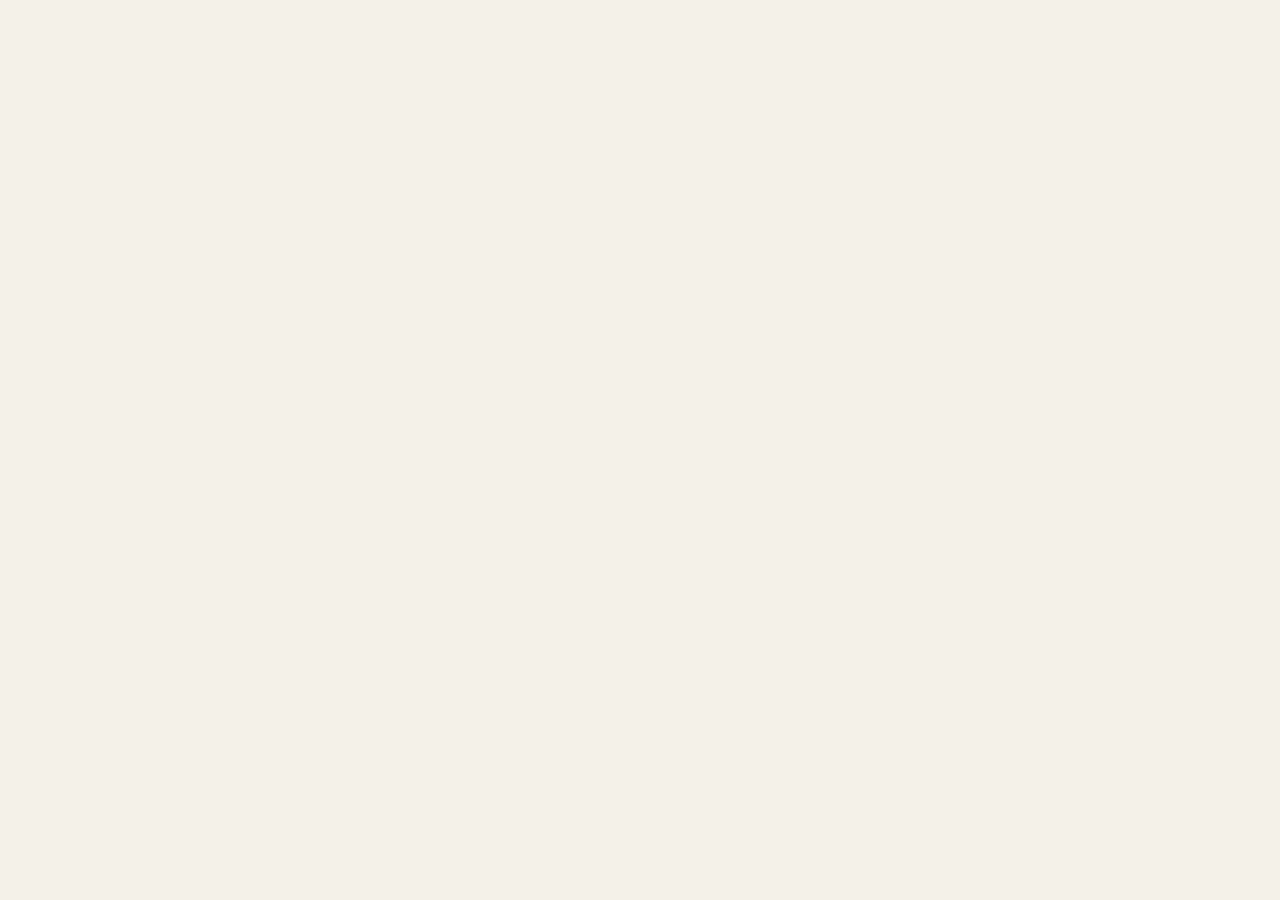
==== index.html @ 122325ab "Foresee demo: deployable static site (web + mobile) Built from the Claude Design handoff bundle. Pro" ====
<!DOCTYPE html>
<html lang="zh" data-theme="royal-light">
<head>
<meta charset="UTF-8">
<meta name="viewport" content="width=device-width, initial-scale=1.0">
<title>Foresee — Predict · Talent · Live</title>
<link rel="preconnect" href="https://fonts.googleapis.com">
<link rel="preconnect" href="https://fonts.gstatic.com" crossorigin>
<link href="https://fonts.googleapis.com/css2?family=DM+Serif+Display:ital@0;1&family=Schibsted+Grotesk:wght@400;500;600;700;800;900&family=DM+Mono:wght@400;500&family=Noto+Sans+SC:wght@400;500;700;900&family=Noto+Serif+SC:wght@600;700&display=swap" rel="stylesheet">
<link rel="stylesheet" href="assets/foresee.css">
<link rel="stylesheet" href="assets/royal.css">
<link rel="stylesheet" href="assets/web.css">
<style>
  html,body{margin:0}
  body{background:var(--bg);min-height:100vh}
  #root{min-height:100vh}
</style>
</head>
<body>
<div id="root"></div>

<script src="image-slot.js"></script>
<script src="https://unpkg.com/react@18.3.1/umd/react.production.min.js" crossorigin="anonymous"></script>
<script src="https://unpkg.com/react-dom@18.3.1/umd/react-dom.production.min.js" crossorigin="anonymous"></script>
<script src="https://unpkg.com/@babel/standalone@7.29.0/babel.min.js" integrity="sha384-m08KidiNqLdpJqLq95G/LEi8Qvjl/xUYll3QILypMoQ65QorJ9Lvtp2RXYGBFj1y" crossorigin="anonymous"></script>

<script type="text/babel" src="assets/data.jsx"></script>
<script type="text/babel" src="web/web-parts.jsx?v=2"></script>
<script type="text/babel" src="web/web-app.jsx?v=2"></script>
</body>
</html>
---- assets/foresee.css ----
/* ============================================================
   FORESEE — shared design tokens & base components
   Dark = "Terminal" (warm black + amber gold + mono numerals)
   Light = "Daylight" (warm white + tangerine + big rounded type)
   ============================================================ */

:root{
  --font-ui:"Schibsted Grotesk","Noto Sans SC",-apple-system,system-ui,sans-serif;
  --font-mono:"DM Mono","Schibsted Grotesk",ui-monospace,monospace;
}

[data-theme="dark"]{
  --bg:#0C0C0E; --bg-2:#101013; --surface:#161619; --surface-2:#1D1D21; --surface-3:#26262B;
  --border:rgba(255,255,255,.08); --border-2:rgba(255,255,255,.15);
  --text:#ECECEA; --text-2:#9A9AA2; --text-3:#65656D;
  --brand:#F5A623; --brand-2:#FFB938; --brand-ink:#1A1206;
  --yes:#16C784; --yes-soft:rgba(22,199,132,.14); --yes-line:rgba(22,199,132,.42); --yes-ink:#04150D;
  --no:#FF3B47;  --no-soft:rgba(255,59,71,.13);   --no-line:rgba(255,59,71,.42);  --no-ink:#fff;
  --warn:#F5A623; --warn-soft:rgba(245,166,35,.14);
  --shadow:0 18px 50px -18px rgba(0,0,0,.7);
  --shadow-sm:0 6px 20px -8px rgba(0,0,0,.6);
  --glass:rgba(16,16,19,.72);
  --pos:#16C784; --neg:#FF3B47;
}
[data-theme="light"]{
  --bg:#F4F2EE; --bg-2:#EDEAE3; --surface:#FFFFFF; --surface-2:#F7F5F1; --surface-3:#EDE9E2;
  --border:rgba(20,20,28,.10); --border-2:rgba(20,20,28,.17);
  --text:#16171B; --text-2:#5B5D66; --text-3:#9296A0;
  --brand:#F0480B; --brand-2:#FF5C28; --brand-ink:#FFFFFF;
  --yes:#0E9F6A; --yes-soft:rgba(14,159,106,.10); --yes-line:rgba(14,159,106,.40); --yes-ink:#04150D;
  --no:#E5342B;  --no-soft:rgba(229,52,43,.085);  --no-line:rgba(229,52,43,.40);  --no-ink:#fff;
  --warn:#C2710C; --warn-soft:rgba(194,113,12,.12);
  --shadow:0 18px 46px -20px rgba(40,30,20,.30);
  --shadow-sm:0 8px 22px -12px rgba(40,30,20,.20);
  --glass:rgba(244,242,238,.78);
  --pos:#0E9F6A; --neg:#E5342B;
}

*{box-sizing:border-box;margin:0;padding:0}
.f-root{font-family:var(--font-ui);background:var(--bg);color:var(--text);
  -webkit-font-smoothing:antialiased;line-height:1.45;
  transition:background .35s ease,color .35s ease}
.tnum{font-variant-numeric:tabular-nums}
.mono{font-family:var(--font-mono);font-variant-numeric:tabular-nums;letter-spacing:-.01em}

/* scrollbars */
.f-scroll::-webkit-scrollbar{width:8px;height:8px}
.f-scroll::-webkit-scrollbar-thumb{background:var(--border-2);border-radius:8px}
.f-scroll::-webkit-scrollbar-track{background:transparent}

/* ---- category pill ---- */
.cat{display:inline-flex;align-items:center;gap:5px;font-size:11px;font-weight:700;
  letter-spacing:.05em;text-transform:uppercase;padding:4px 10px;border-radius:999px;
  color:var(--brand);background:color-mix(in srgb,var(--brand) 13%,transparent);white-space:nowrap}
.cat .dot{width:5px;height:5px;border-radius:50%;background:currentColor}

/* ---- YES / NO pills ---- */
.duo{display:grid;grid-template-columns:1fr 1fr;gap:10px}
.pill{border-radius:13px;border:1.5px solid;cursor:pointer;text-align:left;
  transition:transform .12s ease,filter .15s ease,background .15s ease;padding:13px 15px;user-select:none}
.pill:active{transform:scale(.975)}
.pill .pt{font-size:11px;font-weight:700;letter-spacing:.05em;text-transform:uppercase;opacity:.95}
.pill .pp{font-weight:800;letter-spacing:-.02em;margin-top:3px;font-size:25px}
.pill .ps{font-size:12px;margin-top:2px;opacity:.78}
.pill.yes{background:var(--yes-soft);border-color:var(--yes-line);color:var(--yes)}
.pill.no{background:var(--no-soft);border-color:var(--no-line);color:var(--no)}
.pill.yes.on{background:var(--yes);border-color:var(--yes);color:var(--yes-ink)}
.pill.no.on{background:var(--no);border-color:var(--no);color:var(--no-ink)}
.pill.lg .pp{font-size:32px}

/* probability bar */
.pbar{height:6px;border-radius:999px;background:var(--no-soft);overflow:hidden}
.pbar i{display:block;height:100%;background:var(--yes);border-radius:999px;transition:width .4s ease}

/* ---- buttons ---- */
.btn{font-family:inherit;font-weight:700;font-size:15px;border:none;border-radius:13px;
  padding:15px 20px;cursor:pointer;transition:filter .15s,transform .1s,background .15s;display:inline-flex;
  align-items:center;justify-content:center;gap:8px}
.btn:active{transform:scale(.98)}
.btn.primary{background:var(--brand);color:var(--brand-ink)}
.btn.primary:hover{filter:brightness(1.06)}
.btn.ghost{background:var(--surface-2);color:var(--text);border:1px solid var(--border)}
.btn.block{width:100%}
.btn.yes{background:var(--yes);color:var(--yes-ink)}
.btn.no{background:var(--no);color:var(--no-ink)}
.btn:disabled{opacity:.45;cursor:not-allowed}

/* ---- cards ---- */
.card{background:var(--surface);border:1px solid var(--border);border-radius:18px}
.label{font-size:11px;font-weight:700;letter-spacing:.09em;text-transform:uppercase;color:var(--text-3)}

/* ---- amount input ---- */
.amt{display:flex;align-items:center;gap:8px;background:var(--surface-2);
  border:1.5px solid var(--border);border-radius:15px;padding:16px 18px;transition:border-color .15s}
.amt.focus{border-color:var(--brand)}
.amt .cur{color:var(--text-3);font-weight:800;font-size:24px}
.amt input{flex:1;background:none;border:none;outline:none;color:var(--text);
  font-family:var(--font-ui);font-size:30px;font-weight:800;width:100%;min-width:0;letter-spacing:-.02em}
.amt input::placeholder{color:var(--text-3)}

/* keypad */
.keypad{display:grid;grid-template-columns:repeat(3,1fr);gap:8px}
.keypad button{font-family:var(--font-ui);font-size:24px;font-weight:700;color:var(--text);
  background:var(--surface-2);border:1px solid var(--border);border-radius:14px;padding:16px 0;cursor:pointer;
  transition:background .1s,transform .08s}
.keypad button:active{background:var(--surface-3);transform:scale(.96)}

/* image placeholder */
.imgph{border-radius:12px;background:
  repeating-linear-gradient(135deg,var(--surface-2),var(--surface-2) 7px,var(--surface-3) 7px,var(--surface-3) 14px);
  border:1px solid var(--border);display:grid;place-items:center;color:var(--text-3);
  font-size:9px;font-weight:700;letter-spacing:.08em;flex:none}

/* chips / tabs */
.chips{display:flex;gap:8px;overflow-x:auto;-webkit-overflow-scrolling:touch}
.chips::-webkit-scrollbar{display:none}
.chip{font-family:inherit;font-size:13.5px;font-weight:600;color:var(--text-2);white-space:nowrap;
  background:var(--surface-2);border:1px solid var(--border);border-radius:999px;padding:8px 15px;cursor:pointer;
  transition:.15s;flex:none}
.chip.on{background:var(--text);color:var(--bg);border-color:var(--text)}

/* sheet */
.sheet-mask{position:absolute;inset:0;background:rgba(0,0,0,.5);opacity:0;pointer-events:none;
  transition:opacity .25s;z-index:90}
.sheet-mask.on{opacity:1;pointer-events:auto}
.sheet{position:absolute;left:0;right:0;bottom:0;background:var(--surface);
  border-radius:26px 26px 0 0;border-top:1px solid var(--border);z-index:91;
  transform:translateY(101%);transition:transform .32s cubic-bezier(.32,.72,0,1);box-shadow:var(--shadow)}
.sheet.on{transform:translateY(0)}
.sheet .grip{width:38px;height:5px;border-radius:99px;background:var(--border-2);margin:10px auto 4px}

/* toast */
.toast{position:absolute;left:50%;bottom:108px;transform:translateX(-50%) translateY(20px);
  background:var(--text);color:var(--bg);font-weight:600;font-size:14px;padding:12px 18px;border-radius:13px;
  opacity:0;pointer-events:none;transition:.3s;z-index:120;box-shadow:var(--shadow);white-space:nowrap}
.toast.on{opacity:1;transform:translateX(-50%) translateY(0)}

/* misc helpers */
.row{display:flex;align-items:center}
.gap6{gap:6px}.gap8{gap:8px}.gap10{gap:10px}.gap12{gap:12px}
.pos{color:var(--pos)}.neg{color:var(--neg)}
.divider{height:1px;background:var(--border)}
.fade-in{animation:fadeIn .3s ease both}
@keyframes fadeIn{from{opacity:0;transform:translateY(6px)}to{opacity:1;transform:none}}
---- assets/royal.css ----
/* ============================================================
   FORESEE × Royal — navy + gold luxury themes
   Maps the Mahkota royal palette onto the Foresee token names
   so every existing component (.pill .btn .card .cat .amt .sheet…)
   inherits the luxury skin automatically.
   royal-light = cream/ivory page · royal-dark = deep navy
   ============================================================ */

:root{
  --font-ui:"Schibsted Grotesk","Noto Sans SC",-apple-system,system-ui,sans-serif;
  --font-mono:"DM Mono","Schibsted Grotesk",ui-monospace,monospace;
  --font-disp:"DM Serif Display","Noto Serif SC",Georgia,serif;

  /* raw royal palette (theme-independent) */
  --navy:#16285C; --navy-deep:#0D1838; --navy-soft:#28396E;
  --gold:#C9A84C; --gold-deep:#A8842B; --gold-soft:#E7D499;
  --royal-red:#B3122B; --royal-red-deep:#8C0E21;
  --cream:#F4F1E8; --cream-2:#ECE6D6;
}

/* ---------- LIGHT · ivory trading salon ---------- */
[data-theme="royal-light"]{
  --bg:#F4F1E8; --bg-2:#ECE6D6; --surface:#FFFFFF; --surface-2:#FBF9F3; --surface-3:#F1ECDD;
  --border:rgba(22,40,92,.13); --border-2:rgba(22,40,92,.24);
  --text:#16285C; --text-2:#5B6488; --text-3:#969CB7;
  --brand:#A8842B; --brand-2:#C9A84C; --brand-ink:#0D1838;
  --yes:#0E8F5E; --yes-soft:rgba(14,143,94,.11); --yes-line:rgba(14,143,94,.40); --yes-ink:#FFFFFF;
  --no:#B3122B;  --no-soft:rgba(179,18,43,.09);  --no-line:rgba(179,18,43,.38);  --no-ink:#FFFFFF;
  --warn:#A8842B; --warn-soft:rgba(168,132,43,.14);
  --shadow:0 30px 70px -30px rgba(13,24,56,.40);
  --shadow-sm:0 16px 36px -20px rgba(13,24,56,.30);
  --glass:rgba(244,241,232,.80);
  --pos:#0E8F5E; --neg:#B3122B;
  --gold-on:var(--gold-deep);
}

/* ---------- DARK · deep navy box ---------- */
[data-theme="royal-dark"]{
  --bg:#0D1838; --bg-2:#0A1330; --surface:#16285C; --surface-2:#1B2C5E; --surface-3:#27407C;
  --border:rgba(231,212,153,.15); --border-2:rgba(231,212,153,.30);
  --text:#F4F1E8; --text-2:#B6BFE0; --text-3:#7B86B2;
  --brand:#C9A84C; --brand-2:#E7D499; --brand-ink:#0D1838;
  --yes:#1DCB86; --yes-soft:rgba(29,203,134,.15); --yes-line:rgba(29,203,134,.45); --yes-ink:#04150D;
  --no:#FF5364;  --no-soft:rgba(255,83,100,.15);  --no-line:rgba(255,83,100,.45);  --no-ink:#FFFFFF;
  --warn:#E7D499; --warn-soft:rgba(231,212,153,.16);
  --shadow:0 34px 80px -28px rgba(0,0,0,.62);
  --shadow-sm:0 16px 40px -20px rgba(0,0,0,.5);
  --glass:rgba(13,24,56,.74);
  --pos:#1DCB86; --neg:#FF5364;
  --gold-on:var(--gold-soft);
}

/* gold accent helpers usable in any theme */
.gold-text{color:var(--gold-on)}
.serif{font-family:var(--font-disp);font-weight:400;letter-spacing:-.01em}

/* gild a few shared atoms so trading chrome reads "luxury" not "fintech" */
.cat{letter-spacing:.08em}
.pill{border-radius:14px}
.btn{border-radius:999px;letter-spacing:.01em}
.btn.gold{background:var(--gold);color:var(--navy-deep)}
.btn.gold:hover{filter:brightness(1.05)}
.chip.on{background:var(--navy);color:var(--cream);border-color:var(--navy)}
[data-theme="royal-dark"] .chip.on{background:var(--gold);color:var(--navy-deep);border-color:var(--gold)}
---- assets/web.css ----
/* ============================================================
   FORESEE — web homepage (royal navy + gold luxury)
   Prediction exchange fused with the talent house.
   Uses foresee.css tokens (via royal.css) for trading atoms.
   ============================================================ */

.w-root{min-height:100vh;background:var(--bg);color:var(--text);font-family:var(--font-ui)}
.w-wrap{max-width:1200px;margin:0 auto;padding:0 40px}
.w-serif{font-family:var(--font-disp);font-weight:400;letter-spacing:-.01em}
.w-eyebrow{font-size:12px;font-weight:700;letter-spacing:.22em;text-transform:uppercase;color:var(--gold-on)}
.w-gold-rule{height:1px;background:linear-gradient(90deg,var(--gold),transparent);flex:1}

/* ---------------- STUDIO control bar (design-review) ---------------- */
.w-studio{position:fixed;left:50%;bottom:22px;transform:translateX(-50%);z-index:300;
  display:flex;align-items:center;gap:6px;padding:7px 9px;border-radius:999px;
  background:rgba(13,24,56,.92);backdrop-filter:blur(16px);border:1px solid rgba(231,212,153,.28);
  box-shadow:0 24px 60px -20px rgba(0,0,0,.6)}
.w-studio .lbl{font-size:10.5px;font-weight:700;letter-spacing:.14em;text-transform:uppercase;color:var(--gold-soft);padding:0 8px}
.w-seg{display:flex;background:rgba(255,255,255,.06);border-radius:999px;padding:3px}
.w-seg button{font-family:var(--font-ui);font-size:12.5px;font-weight:700;color:rgba(244,241,232,.7);
  background:none;border:none;padding:7px 13px;border-radius:999px;cursor:pointer;transition:.16s;white-space:nowrap}
.w-seg button.on{background:var(--gold);color:var(--navy-deep)}
.w-studio .div{width:1px;height:22px;background:rgba(231,212,153,.22);margin:0 2px}
.w-mini{width:34px;height:34px;border-radius:999px;background:rgba(255,255,255,.06);border:none;cursor:pointer;
  color:var(--gold-soft);display:grid;place-items:center;font-weight:800;font-size:12px;transition:.16s}
.w-mini:hover{background:rgba(255,255,255,.13)}

/* ---------------- NAV ---------------- */
.w-nav{position:sticky;top:0;z-index:120;background:var(--glass);backdrop-filter:blur(16px);
  border-bottom:1px solid var(--border)}
.w-nav-in{max-width:1200px;margin:0 auto;padding:0 40px;height:72px;display:flex;align-items:center;gap:30px}
.w-brand{display:flex;align-items:center;gap:11px}
.w-brand .nm{font-family:var(--font-disp);font-size:25px;letter-spacing:.01em;color:var(--text);line-height:1}
.w-brand .sb{font-size:8px;font-weight:700;letter-spacing:.2em;text-transform:uppercase;color:var(--gold-on);margin-top:2px}
.w-links{display:flex;gap:26px;margin-left:8px}
.w-links a{font-size:14px;font-weight:600;color:var(--text);opacity:.82;cursor:pointer;transition:.15s;position:relative;padding:4px 0}
.w-links a:hover{opacity:1}
.w-links a::after{content:"";position:absolute;left:0;right:100%;bottom:-2px;height:2px;background:var(--gold);transition:right .25s}
.w-links a:hover::after{right:0}
.w-nav-right{margin-left:auto;display:flex;align-items:center;gap:12px}
.w-balpill{display:flex;align-items:center;gap:10px;background:var(--surface);border:1px solid var(--border);
  border-radius:999px;padding:7px 8px 7px 15px;cursor:pointer;transition:.15s}
.w-balpill:hover{border-color:var(--gold);box-shadow:var(--shadow-sm)}
.w-balpill .bl{font-size:10px;font-weight:700;letter-spacing:.1em;text-transform:uppercase;color:var(--text-3)}
.w-balpill .bv{font-weight:800;font-size:15px;letter-spacing:-.01em}
.w-balpill .av{width:30px;height:30px;border-radius:999px;background:linear-gradient(140deg,var(--gold),var(--gold-deep));
  color:var(--navy-deep);display:grid;place-items:center;font-weight:800;font-size:13px}

/* ---------------- HERO ---------------- */
.w-hero{position:relative;overflow:hidden;background:var(--navy-deep);color:var(--cream)}
.w-hero::before{content:"";position:absolute;inset:0;
  background:radial-gradient(120% 80% at 82% 8%,rgba(201,168,76,.20),transparent 58%),
             radial-gradient(80% 70% at 0% 100%,rgba(179,18,43,.20),transparent 55%)}
.w-hero-in{position:relative;max-width:1200px;margin:0 auto;padding:74px 40px 80px;
  display:grid;grid-template-columns:1.06fr .94fr;gap:52px;align-items:center}
.w-hero h1{font-family:var(--font-disp);font-size:clamp(42px,4.6vw,64px);line-height:1.06;color:var(--cream);margin:18px 0 22px}
.w-hero h1 em{font-style:italic;color:var(--gold-soft)}
.w-hero .sub{font-size:18px;color:rgba(244,241,232,.80);max-width:500px;line-height:1.6}
.w-hero-cta{display:flex;gap:13px;margin-top:30px;flex-wrap:wrap}
.w-hero-stats{display:flex;gap:34px;margin-top:38px}
.w-hero-stats .v{font-family:var(--font-disp);font-size:32px;color:var(--cream);line-height:1}
.w-hero-stats .v em{color:var(--gold-soft);font-style:normal}
.w-hero-stats .k{font-size:12px;color:rgba(244,241,232,.6);margin-top:5px;font-weight:600}

.w-hero-portrait{position:relative;aspect-ratio:4/5;border-radius:22px;overflow:hidden;box-shadow:var(--shadow)}
.w-hero-portrait .badge{position:absolute;left:16px;right:16px;bottom:16px;background:rgba(13,24,56,.74);
  backdrop-filter:blur(8px);border:1px solid rgba(201,168,76,.42);border-radius:14px;padding:14px 16px;z-index:3}
.w-hero-portrait .r{font-size:10.5px;font-weight:700;letter-spacing:.16em;text-transform:uppercase;color:var(--gold-soft)}
.w-hero-portrait .n{font-family:var(--font-disp);font-size:22px;color:var(--cream);margin:2px 0 10px}

/* hero floating market (direction B) */
.w-hero-mkt{background:var(--glass);backdrop-filter:blur(10px);border:1px solid rgba(231,212,153,.3);
  border-radius:20px;padding:20px;box-shadow:var(--shadow)}

/* ---------------- TICKER ---------------- */
.w-ticker{background:var(--gold);overflow:hidden;border-top:2px solid var(--gold-deep);border-bottom:2px solid var(--gold-deep)}
.w-ticker .trk{display:flex;gap:0;white-space:nowrap;width:max-content;animation:wscroll 38s linear infinite}
.w-ticker .it{display:inline-flex;align-items:center;gap:11px;padding:11px 26px;color:var(--navy-deep);font-weight:700;font-size:14px}
.w-ticker .it .q{font-weight:600;opacity:.85}
.w-ticker .it .c{font-family:var(--font-mono);font-weight:700}
.w-ticker .it::after{content:"✦";color:var(--royal-red);margin-left:18px}
@keyframes wscroll{to{transform:translateX(-50%)}}

/* ---------------- SECTION ---------------- */
.w-sec{padding:86px 0}
.w-sec.tight{padding:64px 0}
.w-sec.navy{background:var(--navy-deep);color:var(--cream)}
.w-sec.cream2{background:var(--bg-2)}
.w-sechead{display:flex;align-items:flex-end;justify-content:space-between;gap:24px;margin-bottom:38px}
.w-sechead .l{max-width:660px}
.w-sectitle{font-family:var(--font-disp);font-size:42px;line-height:1.07;color:var(--text);margin-top:13px}
.w-sec.navy .w-sectitle{color:var(--cream)}
.w-sectitle em{font-style:italic;color:var(--gold-on)}
.w-secdesc{font-size:16px;color:var(--text-2);margin-top:11px;max-width:540px}
.w-sec.navy .w-secdesc{color:rgba(244,241,232,.72)}

/* ---------------- MARKET BOARD ---------------- */
.w-mkt-tools{display:flex;align-items:center;gap:12px;margin-bottom:24px;flex-wrap:wrap}
.w-board{display:grid;grid-template-columns:repeat(3,1fr);gap:18px}
.w-mcard{background:var(--surface);border:1px solid var(--border);border-radius:18px;padding:18px;cursor:pointer;
  transition:transform .16s,border-color .16s,box-shadow .16s;display:flex;flex-direction:column}
.w-mcard:hover{transform:translateY(-4px);border-color:var(--gold);box-shadow:var(--shadow-sm)}
.w-mcard-top{display:flex;gap:13px;align-items:flex-start}
.w-mthumb{width:46px;height:46px;border-radius:13px;display:grid;place-items:center;font-weight:800;font-size:17px;flex:none}
.w-mq{font-size:17px;font-weight:700;line-height:1.28;letter-spacing:-.01em;margin-top:10px;text-wrap:pretty;color:var(--text)}
.w-mchance{display:flex;align-items:flex-end;gap:8px;margin:14px 0 2px}
.w-mchance .big{font-size:34px;font-weight:800;letter-spacing:-.03em;line-height:1;color:var(--yes)}
.w-mchance .lab{font-size:12px;color:var(--text-3);font-weight:600;padding-bottom:4px}
.w-mchance .chg{margin-left:auto;font-size:12px;font-weight:700;padding:4px 9px;border-radius:8px}
.w-mchance .chg.up{color:var(--pos);background:var(--yes-soft)}
.w-mchance .chg.down{color:var(--neg);background:var(--no-soft)}
.w-mmeta{display:flex;align-items:center;gap:15px;font-size:12.5px;color:var(--text-3);margin-top:14px}
.w-mmeta b{color:var(--text-2);font-weight:600}
.w-mmeta .right{margin-left:auto;display:inline-flex;align-items:center;gap:5px}
.w-mfoot{margin-top:auto}

/* ---------------- FEATURED MARKET (big) ---------------- */
.w-feat{display:grid;grid-template-columns:1.1fr .9fr;gap:40px;align-items:center;
  background:linear-gradient(150deg,#1B2C5E,#0D1838);border:1px solid rgba(201,168,76,.3);
  border-radius:24px;padding:34px;box-shadow:var(--shadow)}
.w-feat .poster{aspect-ratio:1/1;border-radius:18px;overflow:hidden;position:relative;box-shadow:var(--shadow)}
.w-feat .q{font-family:var(--font-disp);font-size:34px;line-height:1.1;color:var(--cream);margin:14px 0 18px}
.w-feat .chance{display:flex;align-items:flex-end;gap:12px;margin-bottom:18px}
.w-feat .chance .big{font-size:60px;font-weight:800;letter-spacing:-.03em;line-height:.9;color:var(--gold-soft);font-family:var(--font-disp)}

/* ---------------- TALENT CARD ---------------- */
.w-talent-grid{display:grid;grid-template-columns:repeat(3,1fr);gap:22px}
.w-tcard{background:var(--surface);border:1px solid var(--border);border-radius:20px;overflow:hidden;
  transition:transform .2s,box-shadow .2s,border-color .2s;display:flex;flex-direction:column}
.w-tcard:hover{transform:translateY(-5px);box-shadow:var(--shadow);border-color:var(--gold)}
.w-tcard .ph{aspect-ratio:1/1.05;position:relative}
.w-tcard .tag{position:absolute;top:13px;left:13px;background:var(--navy);color:var(--cream);font-size:10px;font-weight:700;
  letter-spacing:.1em;text-transform:uppercase;padding:5px 11px;border-radius:999px;z-index:2}
.w-tcard .info{padding:16px 18px 18px;display:flex;flex-direction:column;flex:1}
.w-tcard .nm{font-family:var(--font-disp);font-size:23px;color:var(--text);line-height:1.05}
.w-tcard .role{font-size:12.5px;color:var(--text-2);margin-top:3px;font-weight:600}
/* market strip inside talent card */
.w-tmkt{margin-top:14px;border-top:1px solid var(--border);padding-top:13px}
.w-tmkt .ql{font-size:12px;color:var(--text-3);line-height:1.4;margin-bottom:9px;text-wrap:pretty;min-height:33px}
.w-tmkt .duo{display:grid;grid-template-columns:1fr 1fr;gap:8px}

/* ---------------- EVENT / TICKETS ---------------- */
.w-events{display:grid;gap:14px}
.w-erow{display:grid;grid-template-columns:64px 1fr auto auto;gap:22px;align-items:center;
  background:var(--surface);border:1px solid var(--border);border-radius:16px;padding:18px 22px;transition:.16s}
.w-erow:hover{border-color:var(--gold);box-shadow:var(--shadow-sm)}
.w-edate{text-align:center}
.w-edate .d{font-family:var(--font-disp);font-size:32px;color:var(--text);line-height:1}
.w-edate .m{font-size:10.5px;font-weight:700;letter-spacing:.1em;text-transform:uppercase;color:var(--gold-on);margin-top:2px}
.w-einfo .t{font-size:18px;font-weight:700;color:var(--text);letter-spacing:-.01em}
.w-einfo .s{font-size:13px;color:var(--text-2);margin-top:2px}
.w-emkt{display:flex;align-items:center;gap:10px;background:var(--surface-2);border:1px solid var(--border);
  border-radius:12px;padding:8px 13px;cursor:pointer;transition:.15s;white-space:nowrap}
.w-emkt:hover{border-color:var(--yes-line)}
.w-emkt .pc{font-weight:800;font-size:18px;color:var(--yes);letter-spacing:-.02em}
.w-emkt .pl{font-size:10.5px;font-weight:700;letter-spacing:.06em;text-transform:uppercase;color:var(--text-3);line-height:1.1}
.w-estat{font-size:11.5px;font-weight:700;color:var(--royal-red);background:rgba(179,18,43,.09);padding:5px 11px;border-radius:999px;white-space:nowrap}
.w-sec.navy .w-erow{background:rgba(255,255,255,.04);border-color:rgba(231,212,153,.16)}
.w-sec.navy .w-edate .d,.w-sec.navy .w-einfo .t{color:var(--cream)}
.w-sec.navy .w-emkt{background:rgba(255,255,255,.05);border-color:rgba(231,212,153,.18)}

/* ---------------- PAIRED SPREAD (direction C) ---------------- */
.w-pairs{display:flex;flex-direction:column;gap:26px}
.w-pair{display:grid;grid-template-columns:.85fr 1.15fr;gap:34px;align-items:center;
  background:var(--surface);border:1px solid var(--border);border-radius:24px;padding:24px;transition:.18s}
.w-pair:hover{box-shadow:var(--shadow-sm);border-color:var(--gold)}
.w-pair.flip{grid-template-columns:1.15fr .85fr}
.w-pair.flip .w-pair-media{order:2}
.w-pair-media{aspect-ratio:4/3.4;border-radius:18px;overflow:hidden;position:relative}
.w-pair-media .tag{position:absolute;top:14px;left:14px;background:var(--navy);color:var(--cream);font-size:10px;font-weight:700;
  letter-spacing:.1em;text-transform:uppercase;padding:5px 11px;border-radius:999px;z-index:2}
.w-pair-body .nm{font-family:var(--font-disp);font-size:30px;color:var(--text);line-height:1.04}
.w-pair-body .role{font-size:13px;color:var(--text-2);font-weight:600;margin-top:4px}
.w-pair-q{font-size:18px;font-weight:700;line-height:1.3;color:var(--text);margin:18px 0 14px;text-wrap:pretty}

/* ---------------- LEADERBOARD ---------------- */
.w-lead{display:grid;grid-template-columns:1.2fr .8fr;gap:30px;align-items:start}
.w-leadcard{background:var(--surface);border:1px solid var(--border);border-radius:20px;padding:26px;box-shadow:var(--shadow-sm)}
.w-leadrow{display:flex;align-items:center;gap:14px;padding:14px 0;border-bottom:1px solid var(--border)}
.w-leadrow:last-child{border-bottom:none}
.w-leadrow .rk{font-family:var(--font-disp);font-size:22px;color:var(--gold-on);width:26px;text-align:center;flex:none}
.w-leadrow .av{width:42px;height:42px;border-radius:12px;overflow:hidden;flex:none}
.w-leadrow .nm{font-weight:700;font-size:15px;color:var(--text)}
.w-leadrow .sub{font-size:12.5px;color:var(--text-3);margin-top:2px}
.w-leadrow .amt{margin-left:auto;text-align:right;font-weight:800;font-family:var(--font-mono)}

/* ---------------- FOOTER ---------------- */
.w-foot{background:var(--navy-deep);color:rgba(244,241,232,.7);padding:64px 0 30px}
.w-foot-top{max-width:1200px;margin:0 auto;padding:0 40px 38px;display:grid;grid-template-columns:1.5fr 1fr 1fr 1fr;gap:40px;
  border-bottom:1px solid rgba(255,255,255,.1)}
.w-foot .nm{font-family:var(--font-disp);font-size:26px;color:var(--cream)}
.w-foot p{font-size:13.5px;margin-top:12px;max-width:300px;line-height:1.6}
.w-foot h4{font-size:11px;font-weight:700;letter-spacing:.14em;text-transform:uppercase;color:var(--gold-soft);margin-bottom:15px}
.w-foot a{display:block;font-size:14px;margin-bottom:10px;color:rgba(244,241,232,.7);cursor:pointer;transition:.15s}
.w-foot a:hover{color:var(--cream)}
.w-foot-bot{max-width:1200px;margin:0 auto;padding:22px 40px 0;display:flex;justify-content:space-between;
  align-items:center;font-size:12.5px;color:rgba(244,241,232,.45);flex-wrap:wrap;gap:12px}
.w-risk{font-size:11.5px;color:rgba(244,241,232,.45);max-width:560px;line-height:1.55;margin-top:14px}

/* ---------------- TRADE MODAL ---------------- */
.w-mask{position:fixed;inset:0;background:rgba(7,12,28,.62);backdrop-filter:blur(5px);z-index:200;
  opacity:0;pointer-events:none;transition:opacity .25s;display:grid;place-items:center;padding:24px}
.w-mask.on{opacity:1;pointer-events:auto}
.w-modal{width:min(460px,100%);max-height:92vh;overflow-y:auto;background:var(--surface);border:1px solid var(--border);
  border-radius:24px;box-shadow:var(--shadow);transform:translateY(16px) scale(.98);transition:transform .28s cubic-bezier(.3,.9,.3,1)}
.w-mask.on .w-modal{transform:none}
.w-modal-h{display:flex;align-items:flex-start;gap:13px;padding:22px 22px 0}
.w-modal-body{padding:18px 22px 24px}
.w-x{margin-left:auto;width:34px;height:34px;border-radius:999px;background:var(--surface-2);border:1px solid var(--border);
  cursor:pointer;color:var(--text-2);display:grid;place-items:center;flex:none}
.w-sum{background:var(--surface-2);border:1px solid var(--border);border-radius:15px;padding:6px 16px;margin-top:16px}
.w-quick{display:flex;gap:8px;margin-top:11px}
.w-quick button{flex:1;font-family:var(--font-ui);font-weight:700;font-size:13.5px;color:var(--text-2);
  background:var(--surface-2);border:1px solid var(--border);border-radius:11px;padding:11px 0;cursor:pointer;transition:.14s}
.w-quick button:hover{border-color:var(--gold);color:var(--text)}
.w-usdt{display:flex;align-items:center;gap:9px;font-size:12.5px;color:var(--text-3);margin-top:14px}
.w-usdt .b{display:inline-flex;align-items:center;gap:6px;font-weight:700;color:var(--text-2)}

/* ---------------- POSITIONS / DEPOSIT DRAWER ---------------- */
.w-draw-mask{position:fixed;inset:0;background:rgba(7,12,28,.5);z-index:210;opacity:0;pointer-events:none;transition:.25s}
.w-draw-mask.on{opacity:1;pointer-events:auto}
.w-draw{position:fixed;top:0;right:0;bottom:0;width:min(420px,100%);background:var(--bg);z-index:211;
  border-left:1px solid var(--border);box-shadow:var(--shadow);transform:translateX(102%);transition:transform .32s cubic-bezier(.32,.72,0,1);
  display:flex;flex-direction:column}
.w-draw.on{transform:none}
.w-draw-h{display:flex;align-items:center;gap:12px;padding:22px 24px;border-bottom:1px solid var(--border)}
.w-draw-body{flex:1;overflow-y:auto;padding:20px 24px}
.w-balcard{background:linear-gradient(150deg,var(--surface-2),var(--surface));border:1px solid var(--border);
  border-radius:18px;padding:22px;box-shadow:var(--shadow-sm)}
.w-balcard .v{font-size:38px;font-weight:800;letter-spacing:-.02em;margin-top:4px;font-family:var(--font-mono)}
.w-posrow{display:flex;align-items:center;gap:13px;padding:15px 0;border-bottom:1px solid var(--border);cursor:pointer}
.w-posrow:last-child{border-bottom:none}

/* ---------------- TOAST ---------------- */
.w-toast{position:fixed;left:50%;bottom:90px;transform:translateX(-50%) translateY(16px);z-index:320;
  background:var(--navy-deep);color:var(--cream);font-weight:600;font-size:14px;padding:13px 20px;border-radius:13px;
  border:1px solid rgba(231,212,153,.3);box-shadow:var(--shadow);opacity:0;pointer-events:none;transition:.3s;white-space:nowrap}
.w-toast.on{opacity:1;transform:translateX(-50%) translateY(0)}

/* ---------------- MOBILE OVERLAY (iframe phone) ---------------- */
.w-phone-mask{position:fixed;inset:0;background:radial-gradient(120% 120% at 50% 0%,#1a2447,#080d1f);z-index:260;
  display:none;align-items:center;justify-content:center;flex-direction:column;gap:18px;padding:24px}
.w-phone-mask.on{display:flex}
.w-phone-frame{width:390px;height:min(820px,92vh);border-radius:46px;overflow:hidden;
  box-shadow:0 50px 100px -30px rgba(0,0,0,.7);border:1px solid rgba(231,212,153,.2)}
.w-phone-frame iframe{width:100%;height:100%;border:none;display:block}

/* reveal on scroll — content is visible by default; animation is a pure enhancement
   so captures, print and no-JS always show the cards */
@media (prefers-reduced-motion: no-preference){
  .w-rev.in{animation:wrev .7s cubic-bezier(.2,.7,.2,1) both}
}
@keyframes wrev{from{opacity:0;transform:translateY(26px)}to{opacity:1;transform:none}}

/* ---------------- RESPONSIVE ---------------- */
@media(max-width:1000px){
  .w-board,.w-talent-grid{grid-template-columns:repeat(2,1fr)}
  .w-hero-in,.w-feat,.w-lead,.w-pair,.w-pair.flip{grid-template-columns:1fr}
  .w-pair.flip .w-pair-media{order:0}
  .w-foot-top{grid-template-columns:1fr 1fr}
}
@media(max-width:680px){
  .w-wrap,.w-nav-in,.w-hero-in{padding-left:20px;padding-right:20px}
  .w-board,.w-talent-grid{grid-template-columns:1fr}
  .w-links{display:none}
  .w-sec{padding:60px 0}
  .w-sectitle{font-size:32px}
  .w-erow{grid-template-columns:52px 1fr;gap:14px}
  .w-erow .w-emkt,.w-erow .w-estat{grid-column:2}
  .w-sechead{flex-direction:column;align-items:flex-start;gap:14px}
  .w-foot-top{grid-template-columns:1fr 1fr}
  .w-studio{flex-wrap:wrap;max-width:calc(100vw - 24px);justify-content:center}
}
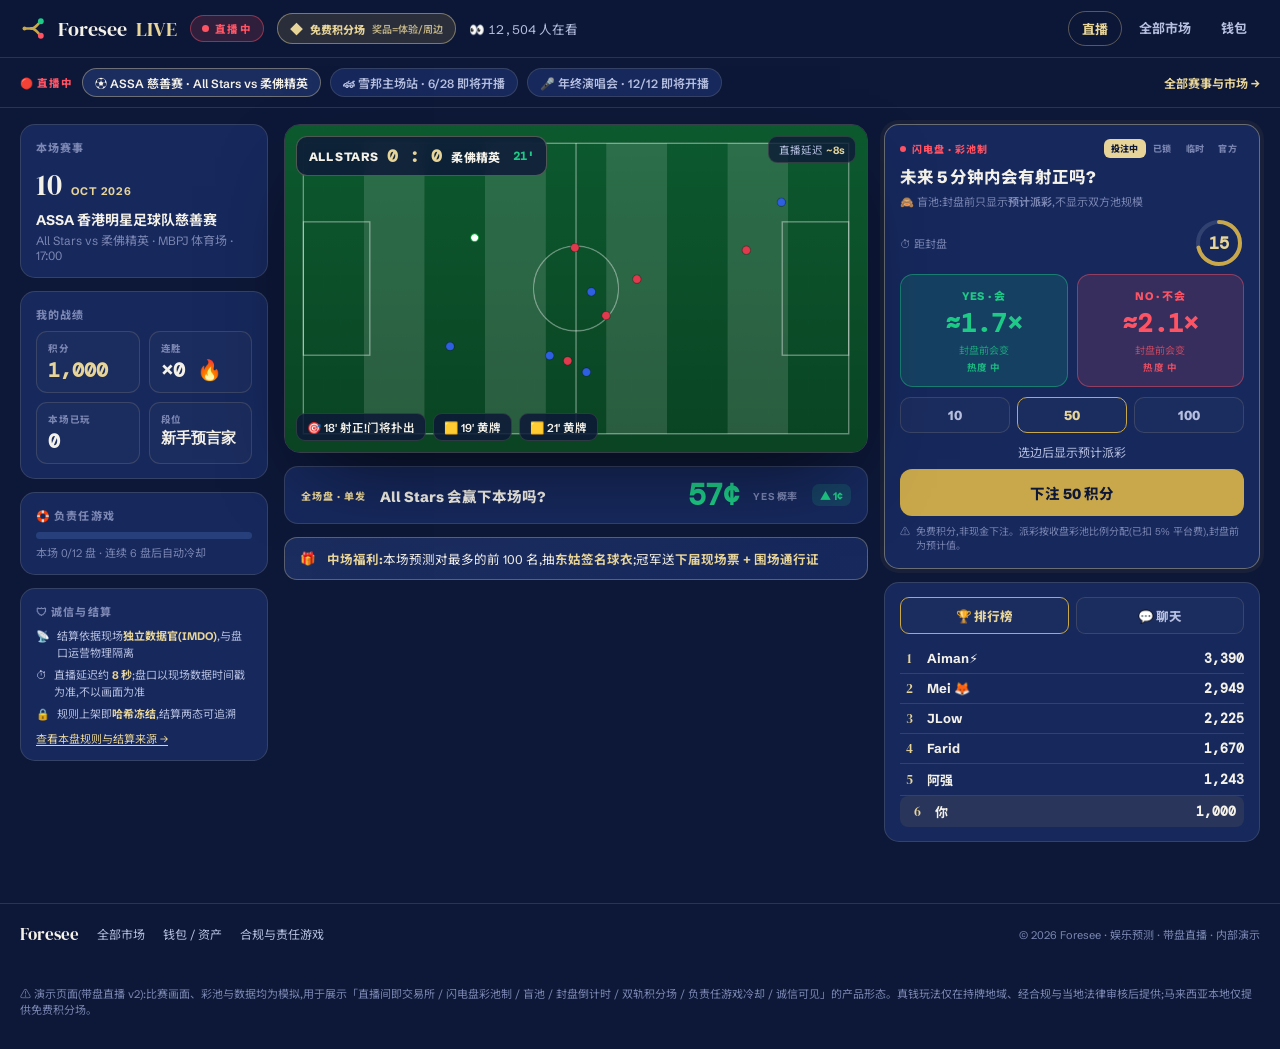
==== commit 858f25ee: "Make 带盘直播 football LIVE the homepage; set Foresee markets app aside - index.html (old React markets " ====
--- a/index.html
+++ b/index.html
@@ -1,31 +1,523 @@
 <!DOCTYPE html>
-<html lang="zh" data-theme="royal-light">
+<html lang="zh" data-theme="royal-dark">
 <head>
 <meta charset="UTF-8">
 <meta name="viewport" content="width=device-width, initial-scale=1.0">
-<title>Foresee — Predict · Talent · Live</title>
+<title>Foresee LIVE — 带盘直播 · 闪电盘 v2</title>
 <link rel="preconnect" href="https://fonts.googleapis.com">
 <link rel="preconnect" href="https://fonts.gstatic.com" crossorigin>
-<link href="https://fonts.googleapis.com/css2?family=DM+Serif+Display:ital@0;1&family=Schibsted+Grotesk:wght@400;500;600;700;800;900&family=DM+Mono:wght@400;500&family=Noto+Sans+SC:wght@400;500;700;900&family=Noto+Serif+SC:wght@600;700&display=swap" rel="stylesheet">
+<link href="https://fonts.googleapis.com/css2?family=DM+Serif+Display:ital@0;1&family=Schibsted+Grotesk:wght@400;500;600;700;800;900&family=DM+Mono:wght@400;500&family=Noto+Sans+SC:wght@400;500;700;900&display=swap" rel="stylesheet">
 <link rel="stylesheet" href="assets/foresee.css">
 <link rel="stylesheet" href="assets/royal.css">
-<link rel="stylesheet" href="assets/web.css">
 <style>
-  html,body{margin:0}
-  body{background:var(--bg);min-height:100vh}
-  #root{min-height:100vh}
+html,body{margin:0;background:var(--bg);color:var(--text);font-family:var(--font-ui);-webkit-font-smoothing:antialiased}
+*{box-sizing:border-box}
+.cents{font-family:var(--font-mono);font-variant-numeric:tabular-nums;font-weight:800;letter-spacing:-.03em;line-height:1}
+
+/* ---------- top bar ---------- */
+.lv-top{position:sticky;top:0;z-index:60;display:flex;align-items:center;gap:13px;padding:11px 20px;
+  background:var(--glass);backdrop-filter:blur(14px);border-bottom:1px solid var(--border);flex-wrap:wrap}
+.lv-brand{display:flex;align-items:center;gap:9px;font-family:var(--font-disp);font-size:20px}
+.lv-brand b{color:var(--gold-soft);font-weight:400}
+.lv-live{display:inline-flex;align-items:center;gap:6px;background:rgba(255,83,100,.15);border:1px solid rgba(255,83,100,.45);
+  color:#FF5364;font-weight:800;font-size:10.5px;letter-spacing:.12em;padding:5px 11px;border-radius:999px}
+.lv-live i{width:7px;height:7px;border-radius:50%;background:#FF5364;animation:pulse 1.2s infinite}
+@keyframes pulse{0%,100%{opacity:1}50%{opacity:.25}}
+/* track badge —— FREE 积分场,金色,绝不出现 $ */
+.lv-track{display:inline-flex;align-items:center;gap:7px;background:var(--track-free-soft,rgba(201,168,76,.16));
+  border:1px solid var(--track-free-line,rgba(231,212,153,.45));color:var(--gold-soft);font-weight:800;font-size:11px;
+  padding:5px 12px;border-radius:999px}
+.lv-track .g{font-size:13px}
+.lv-track .s{font-weight:600;opacity:.8;font-size:10px}
+.lv-view{font-size:12.5px;color:var(--text-2);font-variant-numeric:tabular-nums}
+.lv-back{margin-left:auto;font-size:12.5px;font-weight:700;color:var(--gold-soft);text-decoration:none;
+  border:1px solid rgba(231,212,153,.35);padding:7px 13px;border-radius:999px}
+.lv-back:hover{background:rgba(231,212,153,.1)}
+
+/* ---------- 3-col grid ---------- */
+.lv-grid{display:grid;grid-template-columns:248px 1fr 376px;gap:16px;max-width:1380px;margin:0 auto;padding:16px 20px 48px;align-items:start}
+@media(max-width:1080px){.lv-grid{grid-template-columns:1fr 360px}.lv-left{display:none}}
+@media(max-width:820px){.lv-grid{grid-template-columns:1fr;padding:12px 14px 60px}}
+
+.lv-card{background:var(--surface);border:1px solid var(--border);border-radius:15px;padding:14px 15px;margin-bottom:13px}
+.lv-h{font-size:11px;font-weight:800;letter-spacing:.1em;text-transform:uppercase;color:var(--text-3);margin-bottom:9px}
+
+/* ---------- LEFT rail ---------- */
+.lv-evt .d{display:flex;align-items:baseline;gap:9px}
+.lv-evt .d .big{font-family:var(--font-disp);font-size:30px;color:var(--cream)}
+.lv-evt .d .m{font-size:11px;font-weight:700;letter-spacing:.08em;color:var(--gold-on);text-transform:uppercase}
+.lv-evt .t{font-size:14px;font-weight:700;margin-top:4px}
+.lv-evt .v{font-size:12px;color:var(--text-3);margin-top:2px}
+.lv-stats{display:grid;grid-template-columns:1fr 1fr;gap:9px}
+.lv-stat{background:var(--surface-2);border:1px solid var(--border);border-radius:11px;padding:9px 11px}
+.lv-stat .k{font-size:9.5px;font-weight:800;letter-spacing:.08em;text-transform:uppercase;color:var(--text-3)}
+.lv-stat .val{font-family:var(--font-mono);font-size:20px;font-weight:800;margin-top:2px}
+.lv-stat .val.gold{color:var(--gold-soft)}
+.lv-rg .bar{height:7px;border-radius:99px;background:var(--surface-3);overflow:hidden;margin:7px 0 5px}
+.lv-rg .bar i{display:block;height:100%;background:linear-gradient(90deg,var(--yes),var(--gold-soft));transition:width .3s}
+.lv-rg .txt{font-size:11px;color:var(--text-3)}
+.lv-integrity{font-size:11px;color:var(--text-2);line-height:1.55}
+.lv-integrity .li{display:flex;gap:7px;margin-bottom:5px}
+.lv-integrity .li b{color:var(--gold-soft);font-weight:700}
+.lv-rules{margin-top:7px;font-size:11px;color:var(--gold-soft);cursor:pointer;text-decoration:underline;text-underline-offset:2px}
+
+/* ---------- CENTER stage ---------- */
+.lv-stage{position:relative;border-radius:16px;overflow:hidden;border:1px solid rgba(231,212,153,.2);box-shadow:var(--shadow)}
+.lv-stage canvas{display:block;width:100%;height:auto;background:#0a4a26}
+.lv-score{position:absolute;top:11px;left:11px;display:flex;align-items:center;gap:9px;background:rgba(13,24,56,.85);
+  backdrop-filter:blur(6px);border:1px solid rgba(231,212,153,.3);border-radius:11px;padding:7px 12px;font-weight:800}
+.lv-score .t{font-size:12px;letter-spacing:.03em}
+.lv-score .s{font-family:var(--font-mono);font-size:18px;color:var(--gold-soft)}
+.lv-score .clk{font-family:var(--font-mono);font-size:11.5px;color:#1DCB86;margin-left:3px}
+.lv-delay{position:absolute;top:11px;right:11px;background:rgba(13,24,56,.8);border:1px solid var(--border);border-radius:9px;
+  padding:5px 10px;font-size:10.5px;color:var(--text-2)}
+.lv-delay b{color:var(--gold-soft)}
+.lv-cap{position:absolute;left:11px;bottom:11px;right:11px;display:flex;gap:7px;flex-wrap:wrap}
+.lv-evtflash{background:rgba(13,24,56,.85);border:1px solid var(--border);border-radius:9px;padding:5px 10px;font-size:11.5px;font-weight:600;animation:slideup .3s ease}
+@keyframes slideup{from{transform:translateY(8px);opacity:0}to{transform:none;opacity:1}}
+.lv-goalflash{position:absolute;inset:0;display:none;align-items:center;justify-content:center;background:rgba(179,18,43,.32);backdrop-filter:blur(2px)}
+.lv-goalflash span{font-family:var(--font-disp);font-size:58px;color:#fff;text-shadow:0 6px 30px rgba(0,0,0,.6)}
+.lv-host{position:absolute;top:50px;right:11px;max-width:54%;background:rgba(201,168,76,.96);color:var(--navy-deep);
+  border-radius:11px;padding:8px 12px;font-size:12px;font-weight:800;display:none;animation:slideup .3s ease}
+
+/* full-match strip */
+.lv-full{margin-top:13px;background:var(--surface);border:1px solid var(--border);border-radius:14px;padding:13px 16px;
+  display:flex;align-items:center;gap:14px;flex-wrap:wrap}
+.lv-full .tag{font-size:10px;font-weight:800;letter-spacing:.1em;text-transform:uppercase;color:var(--gold-soft)}
+.lv-full .q{font-size:14.5px;font-weight:800;flex:1;min-width:160px}
+.lv-full .big{font-size:30px;color:var(--yes)}
+.lv-full .lab{font-size:10px;color:var(--text-3);font-weight:700;letter-spacing:.06em;text-transform:uppercase}
+.lv-full .chg{font-size:11px;font-weight:700;padding:3px 8px;border-radius:7px}
+
+/* experience callout */
+.lv-prize{margin-top:13px;display:flex;align-items:center;gap:11px;background:linear-gradient(120deg,#1B2C5E,#16285C);
+  border:1px solid rgba(231,212,153,.32);border-radius:13px;padding:11px 15px;font-size:12.5px;color:var(--cream)}
+.lv-prize b{color:var(--gold-soft)}
+
+/* ---------- RIGHT action rail: flash pool ---------- */
+.lv-flash{border:1.5px solid rgba(231,212,153,.4);box-shadow:0 0 0 4px rgba(201,168,76,.06)}
+.lv-flrow{display:flex;align-items:center;justify-content:space-between;gap:8px}
+.lv-tag{display:inline-flex;align-items:center;gap:6px;font-size:10px;font-weight:800;letter-spacing:.1em;text-transform:uppercase;color:#FF5364}
+.lv-tag i{width:6px;height:6px;border-radius:50%;background:#FF5364;animation:pulse 1.2s infinite}
+.lv-fsm{display:inline-flex;gap:0;font-size:9px;font-weight:800;letter-spacing:.04em;color:var(--text-3)}
+.lv-fsm span{padding:3px 7px;border-radius:6px}
+.lv-fsm span.on{background:var(--gold-soft);color:var(--navy-deep)}
+.lv-q{font-size:16.5px;font-weight:800;line-height:1.32;margin:9px 0 4px}
+.lv-blind{font-size:11px;color:var(--text-3);margin-bottom:9px}
+/* lock ring */
+.lv-ring{position:relative;width:50px;height:50px;flex:none}
+.lv-ring svg{transform:rotate(-90deg)}
+.lv-ring .num{position:absolute;inset:0;display:grid;place-items:center;font-family:var(--font-mono);font-weight:800;font-size:17px;color:var(--gold-soft)}
+.lv-ring.warn .num{color:var(--lock-amber,#E8A33C)}
+/* parimutuel side cards */
+.lv-duo{display:grid;grid-template-columns:1fr 1fr;gap:9px;margin-top:6px}
+.lv-side{border-radius:13px;border:1.5px solid;cursor:pointer;text-align:center;padding:12px 8px;user-select:none;transition:.13s}
+.lv-side .t{font-size:11px;font-weight:800;letter-spacing:.06em}
+.lv-side .mult{font-family:var(--font-mono);font-size:26px;font-weight:800;margin-top:3px;letter-spacing:-.02em}
+.lv-side .band{font-size:10px;margin-top:2px;opacity:.7}
+.lv-side .heat{font-size:9.5px;margin-top:3px;font-weight:700;letter-spacing:.04em;text-transform:uppercase;opacity:.85}
+.lv-side.yes{background:var(--yes-soft);border-color:var(--yes-line);color:var(--yes)}
+.lv-side.no{background:var(--no-soft);border-color:var(--no-line);color:var(--no)}
+.lv-side.on.yes{background:var(--yes);color:#04150D}
+.lv-side.on.no{background:var(--no);color:#fff}
+.lv-chips{display:flex;gap:7px;margin-top:10px}
+.lv-chip{flex:1;font-family:var(--font-ui);font-weight:800;font-size:13px;color:var(--text-2);background:var(--surface-2);
+  border:1px solid var(--border);border-radius:10px;padding:9px 0;cursor:pointer;text-align:center}
+.lv-chip.on{border-color:var(--gold);color:var(--gold-soft)}
+.lv-potential{margin-top:10px;font-size:12px;color:var(--text-2);text-align:center}
+.lv-potential b{font-family:var(--font-mono);color:var(--gold-soft);font-size:15px}
+.lv-go{width:100%;margin-top:9px;border:none;border-radius:12px;padding:13px;font-family:var(--font-ui);font-size:14.5px;
+  font-weight:800;cursor:pointer;background:var(--gold);color:var(--navy-deep)}
+.lv-go:disabled{opacity:.45;cursor:not-allowed}
+.lv-state{margin-top:9px;font-size:12.5px;font-weight:700;text-align:center;padding:9px;border-radius:10px;display:none}
+.lv-state.lock{display:block;background:var(--warn-soft);color:var(--gold-soft)}
+.lv-state.win{display:block;background:var(--yes-soft);color:var(--yes)}
+.lv-state.lose{display:block;background:var(--no-soft);color:var(--no)}
+.lv-state.void{display:block;background:var(--surface-2);color:var(--text-2)}
+.lv-discl{font-size:10px;color:var(--text-3);margin-top:9px;line-height:1.45;display:flex;gap:6px}
+
+/* cooldown overlay */
+.lv-cool{display:none;text-align:center;padding:18px 12px}
+.lv-cool.on{display:block}
+.lv-cool .ic{font-size:30px}
+.lv-cool .t{font-size:15px;font-weight:800;margin:7px 0 3px;color:var(--gold-soft)}
+.lv-cool .s{font-size:12px;color:var(--text-2)}
+.lv-cool .cd{font-family:var(--font-mono);font-size:22px;font-weight:800;color:var(--gold-soft);margin-top:6px}
+
+/* tabs (right rail) */
+.lv-tabs{display:flex;gap:7px;margin-bottom:10px}
+.lv-tabbtn{flex:1;font-family:var(--font-ui);font-weight:800;font-size:12.5px;color:var(--text-2);background:var(--surface-2);
+  border:1px solid var(--border);border-radius:9px;padding:8px 0;cursor:pointer;text-align:center}
+.lv-tabbtn.on{border-color:var(--gold);color:var(--gold-soft)}
+.lv-pane{display:none}.lv-pane.on{display:block}
+.lv-row{display:flex;align-items:center;gap:9px;padding:6px 0;border-bottom:1px solid var(--border);font-size:13px}
+.lv-row:last-child{border-bottom:none}
+.lv-row .rk{font-family:var(--font-disp);color:var(--gold-on);width:18px;text-align:center}
+.lv-row .nm{font-weight:700;flex:1}
+.lv-row .pt{font-family:var(--font-mono);font-weight:800}
+.lv-row.me{background:rgba(201,168,76,.1);border-radius:8px;padding:6px 8px}
+.lv-chatbox{height:230px;overflow-y:auto;display:flex;flex-direction:column;gap:6px;font-size:12.5px}
+.lv-chatbox::-webkit-scrollbar{width:5px}.lv-chatbox::-webkit-scrollbar-thumb{background:var(--border-2);border-radius:5px}
+.lv-msg b{color:var(--gold-soft);font-weight:700}
+
+/* homepage nav + schedule + footer */
+.lv-nav{margin-left:auto;display:flex;gap:4px}
+.lv-nav a{font-size:13px;font-weight:700;color:var(--text-2);text-decoration:none;padding:7px 13px;border-radius:999px;transition:.15s}
+.lv-nav a:hover{color:var(--cream);background:rgba(255,255,255,.06)}
+.lv-nav a.on{color:var(--gold-soft);border:1px solid rgba(231,212,153,.35)}
+.lv-sched{display:flex;align-items:center;gap:9px;flex-wrap:wrap;max-width:1380px;margin:0 auto;padding:10px 20px;
+  border-bottom:1px solid var(--border);font-size:12px}
+.lv-sched .now{font-weight:800;font-size:10.5px;letter-spacing:.1em;color:#FF5364}
+.lv-sched .ev{padding:5px 12px;border-radius:999px;background:var(--surface);border:1px solid var(--border);color:var(--text-2);font-weight:600}
+.lv-sched .ev.on{color:var(--cream);border-color:rgba(231,212,153,.4);background:var(--surface-2)}
+.lv-sched .more{margin-left:auto;color:var(--gold-soft);font-weight:700;text-decoration:none}
+.lv-sched .more:hover{text-decoration:underline}
+@media(max-width:820px){.lv-nav a:nth-child(3){display:none}.lv-sched{font-size:11px;padding:9px 14px}.lv-sched .more{margin-left:0}}
+.lv-foot{max-width:1380px;margin:0 auto;padding:18px 20px 40px;border-top:1px solid var(--border);
+  display:flex;align-items:center;gap:18px;flex-wrap:wrap;font-size:12px;color:var(--text-3)}
+.lv-foot .b{font-family:var(--font-disp);font-size:17px;color:var(--cream)}
+.lv-foot a{color:var(--text-2);text-decoration:none}.lv-foot a:hover{color:var(--gold-soft)}
+.lv-foot .r{margin-left:auto;font-size:11px}
+.lv-note{max-width:1380px;margin:0 auto;padding:0 20px 30px;font-size:11px;color:var(--text-3);line-height:1.5}
+.lv-toast{position:fixed;left:50%;bottom:26px;transform:translateX(-50%);background:var(--navy-deep);color:var(--cream);
+  border:1px solid rgba(231,212,153,.4);border-radius:12px;padding:12px 20px;font-size:14px;font-weight:700;
+  opacity:0;pointer-events:none;transition:.3s;z-index:99;white-space:nowrap;text-align:center}
+.lv-toast.on{opacity:1}
 </style>
 </head>
 <body>
-<div id="root"></div>
-
-<script src="image-slot.js"></script>
-<script src="https://unpkg.com/react@18.3.1/umd/react.production.min.js" crossorigin="anonymous"></script>
-<script src="https://unpkg.com/react-dom@18.3.1/umd/react-dom.production.min.js" crossorigin="anonymous"></script>
-<script src="https://unpkg.com/@babel/standalone@7.29.0/babel.min.js" integrity="sha384-m08KidiNqLdpJqLq95G/LEi8Qvjl/xUYll3QILypMoQ65QorJ9Lvtp2RXYGBFj1y" crossorigin="anonymous"></script>
-
-<script type="text/babel" src="assets/data.jsx"></script>
-<script type="text/babel" src="web/web-parts.jsx?v=2"></script>
-<script type="text/babel" src="web/web-app.jsx?v=2"></script>
+
+<header class="lv-top">
+  <div class="lv-brand">
+    <svg width="29" height="29" viewBox="0 0 32 32" fill="none"><path d="M5 16 H12.5" stroke="#C9A84C" stroke-width="2.7" stroke-linecap="round"/><path d="M12.5 16 C16 16,17.5 14,22 9" stroke="#C9A84C" stroke-width="2.7" stroke-linecap="round"/><path d="M12.5 16 C16 16,17.5 18,22 23" stroke="#C9A84C" stroke-width="2.7" stroke-linecap="round"/><circle cx="23" cy="8" r="3.2" fill="#1DCB86"/><circle cx="23" cy="24" r="3.2" fill="#FF5364"/><circle cx="5" cy="16" r="2.2" fill="#C9A84C"/></svg>
+    Foresee <b>LIVE</b>
+  </div>
+  <span class="lv-live"><i></i>直播中</span>
+  <span class="lv-track"><span class="g">◆</span>免费积分场<span class="s">奖品=体验/周边</span></span>
+  <span class="lv-view">👀 <span id="viewers">12,438</span> 人在看</span>
+  <nav class="lv-nav">
+    <a class="on" href="index.html">直播</a>
+    <a href="markets.html">全部市场</a>
+    <a href="markets.html">钱包</a>
+  </nav>
+</header>
+<div class="lv-sched">
+  <span class="now">🔴 直播中</span>
+  <span class="ev on">⚽ ASSA 慈善赛 · All Stars vs 柔佛精英</span>
+  <span class="ev">🏎 雪邦主场站 · 6/28 即将开播</span>
+  <span class="ev">🎤 年终演唱会 · 12/12 即将开播</span>
+  <a class="more" href="markets.html">全部赛事与市场 →</a>
+</div>
+
+<div class="lv-grid">
+
+  <!-- ===== LEFT rail ===== -->
+  <aside class="lv-left">
+    <div class="lv-card lv-evt">
+      <div class="lv-h">本场赛事</div>
+      <div class="d"><span class="big">10</span><span class="m">OCT 2026</span></div>
+      <div class="t">ASSA 香港明星足球队慈善赛</div>
+      <div class="v">All Stars vs 柔佛精英 · MBPJ 体育场 · 17:00</div>
+    </div>
+    <div class="lv-card">
+      <div class="lv-h">我的战绩</div>
+      <div class="lv-stats">
+        <div class="lv-stat"><div class="k">积分</div><div class="val gold" id="bal">1,000</div></div>
+        <div class="lv-stat"><div class="k">连胜</div><div class="val" id="streak">×0 🔥</div></div>
+        <div class="lv-stat"><div class="k">本场已玩</div><div class="val" id="played">0</div></div>
+        <div class="lv-stat"><div class="k">段位</div><div class="val" style="font-size:15px" id="rank">新手预言家</div></div>
+      </div>
+    </div>
+    <div class="lv-card lv-rg">
+      <div class="lv-h">🛟 负责任游戏</div>
+      <div class="bar"><i id="rgbar" style="width:0%"></i></div>
+      <div class="txt"><span id="rgtxt">本场 0/12 盘 · 连续 6 盘后自动冷却</span></div>
+    </div>
+    <div class="lv-card">
+      <div class="lv-h">🛡 诚信与结算</div>
+      <div class="lv-integrity">
+        <div class="li"><span>📡</span><span>结算依据现场<b>独立数据官(IMDO)</b>,与盘口运营物理隔离</span></div>
+        <div class="li"><span>⏱</span><span>直播延迟约 <b>8 秒</b>;盘口以现场数据时间戳为准,不以画面为准</span></div>
+        <div class="li"><span>🔒</span><span>规则上架即<b>哈希冻结</b>,结算两态可追溯</span></div>
+      </div>
+      <div class="lv-rules" onclick="LV.rules()">查看本盘规则与结算来源 →</div>
+    </div>
+  </aside>
+
+  <!-- ===== CENTER stage ===== -->
+  <section>
+    <div class="lv-stage">
+      <canvas id="pitch" width="960" height="540"></canvas>
+      <div class="lv-score"><span class="t">ALL STARS</span><span class="s" id="score">0 : 0</span><span class="t">柔佛精英</span><span class="clk" id="clock">17'</span></div>
+      <div class="lv-delay">直播延迟 <b>~8s</b></div>
+      <div class="lv-host" id="host"></div>
+      <div class="lv-cap" id="caps"></div>
+      <div class="lv-goalflash" id="goalflash"><span>⚽ GOAL!</span></div>
+    </div>
+    <div class="lv-full">
+      <span class="tag">全场盘 · 单发</span>
+      <div class="q">All Stars 会赢下本场吗?</div>
+      <span class="big cents" id="fmPrice">57¢</span>
+      <span class="lab">YES 概率</span>
+      <span class="chg" id="fmChg" style="color:var(--pos);background:var(--yes-soft)">▲ 0¢</span>
+    </div>
+    <div class="lv-prize">🎁 <span><b>中场福利:</b>本场预测对最多的前 100 名,抽<b>东姑签名球衣</b>;冠军送<b>下届现场票 + 围场通行证</b></span></div>
+  </section>
+
+  <!-- ===== RIGHT action rail ===== -->
+  <aside>
+    <div class="lv-card lv-flash">
+      <div class="lv-flrow">
+        <span class="lv-tag"><i></i>闪电盘 · 彩池制</span>
+        <span class="lv-fsm" id="fsm"><span class="on">投注中</span><span>已锁</span><span>临时</span><span>官方</span></span>
+      </div>
+      <div id="poolBody">
+        <div class="lv-q" id="fq">载入中…</div>
+        <div class="lv-blind">🙈 盲池:封盘前只显示<b>预计派彩</b>,不显示双方池规模</div>
+        <div class="lv-flrow" style="margin-bottom:2px">
+          <span class="lv-blind" style="margin:0">⏱ 距封盘</span>
+          <div class="lv-ring" id="ring">
+            <svg width="50" height="50"><circle cx="25" cy="25" r="21" fill="none" stroke="rgba(255,255,255,.12)" stroke-width="4"/><circle id="ringfg" cx="25" cy="25" r="21" fill="none" stroke="#C9A84C" stroke-width="4" stroke-linecap="round" stroke-dasharray="131.9" stroke-dashoffset="0"/></svg>
+            <div class="num" id="ringnum">20</div>
+          </div>
+        </div>
+        <div class="lv-duo">
+          <div class="lv-side yes" id="sYes" onclick="LV.pick('yes')">
+            <div class="t">YES · 会</div><div class="mult" id="mYes">≈2.0×</div><div class="band" id="bYes">封盘前会变</div><div class="heat" id="hYes">热度 中</div>
+          </div>
+          <div class="lv-side no" id="sNo" onclick="LV.pick('no')">
+            <div class="t">NO · 不会</div><div class="mult" id="mNo">≈2.0×</div><div class="band" id="bNo">封盘前会变</div><div class="heat" id="hNo">热度 中</div>
+          </div>
+        </div>
+        <div class="lv-chips">
+          <div class="lv-chip" onclick="LV.amt(10,this)">10</div>
+          <div class="lv-chip on" onclick="LV.amt(50,this)">50</div>
+          <div class="lv-chip" onclick="LV.amt(100,this)">100</div>
+        </div>
+        <div class="lv-potential" id="potential">选边后显示预计派彩</div>
+        <button class="lv-go" id="go" onclick="LV.place()">下注 50 积分</button>
+        <div class="lv-state" id="fstate"></div>
+        <div class="lv-discl">⚠<span>免费积分,非现金下注。派彩按收盘彩池比例分配(已扣 5% 平台费),封盘前为预计值。</span></div>
+      </div>
+      <div class="lv-cool" id="cool">
+        <div class="ic">🫖</div>
+        <div class="t">歇一歇,喝杯 teh tarik</div>
+        <div class="s">你已连续玩了 6 盘 —— 负责任游戏,自动冷却一下</div>
+        <div class="cd" id="cooldown">15</div>
+      </div>
+    </div>
+
+    <div class="lv-card">
+      <div class="lv-tabs">
+        <div class="lv-tabbtn on" onclick="LV.tab('board',this)">🏆 排行榜</div>
+        <div class="lv-tabbtn" onclick="LV.tab('chat',this)">💬 聊天</div>
+      </div>
+      <div class="lv-pane on" id="pane-board"><div id="board"></div></div>
+      <div class="lv-pane" id="pane-chat"><div class="lv-chatbox" id="chat"></div></div>
+    </div>
+  </aside>
+</div>
+
+<footer class="lv-foot">
+  <span class="b">Foresee</span>
+  <a href="markets.html">全部市场</a>
+  <a href="markets.html">钱包 / 资产</a>
+  <a href="javascript:void(0)" onclick="document.getElementById('toast').textContent='合规:免费积分场全球可玩;真钱仅持牌地域。本演示不构成要约。';document.getElementById('toast').classList.add('on');setTimeout(()=>document.getElementById('toast').classList.remove('on'),2600)">合规与责任游戏</a>
+  <span class="r">© 2026 Foresee · 娱乐预测 · 带盘直播 · 内部演示</span>
+</footer>
+
+<div class="lv-note">⚠ 演示页面(带盘直播 v2):比赛画面、彩池与数据均为模拟,用于展示「直播间即交易所 / 闪电盘彩池制 / 盲池 / 封盘倒计时 / 双轨积分场 / 负责任游戏冷却 / 诚信可见」的产品形态。真钱玩法仅在持牌地域、经合规与当地法律审核后提供;马来西亚本地仅提供免费积分场。</div>
+<div class="lv-toast" id="toast"></div>
+
+<script>
+(function(){
+const $=id=>document.getElementById(id);
+const RAKE=0.05, RING_CIRC=131.9;
+const S={ bal:1000, streak:0, amt:50, side:null, played:0, consec:0, cooling:false,
+  score:[0,0], min:17, viewers:12438, fm:57, fmPrev:57, events:[], market:null };
+
+function fmt(n){return Math.round(n).toLocaleString('en-US');}
+function toast(m){const t=$('toast');t.textContent=m;t.classList.add('on');clearTimeout(t._x);t._x=setTimeout(()=>t.classList.remove('on'),2300);}
+function host(m){const h=$('host');h.textContent=m;h.style.display='block';clearTimeout(h._x);h._x=setTimeout(()=>h.style.display='none',4200);}
+function rankName(s){return s>=8?'传奇预言家':s>=5?'资深预言家':s>=2?'进阶预言家':'新手预言家';}
+
+/* ---------- pitch canvas ---------- */
+const cv=$('pitch'),cx=cv.getContext('2d');
+const ball={x:480,y:270,tx:480,ty:270};
+const dots=[];for(let i=0;i<10;i++)dots.push({x:Math.random()*900+30,y:Math.random()*480+30,team:i<5,tx:0,ty:0,t:0});
+function drawPitch(){
+  const g=cx.createLinearGradient(0,0,0,540);g.addColorStop(0,'#0d5a2f');g.addColorStop(1,'#0a4423');
+  cx.fillStyle=g;cx.fillRect(0,0,960,540);
+  cx.strokeStyle='rgba(255,255,255,.4)';cx.lineWidth=2;
+  cx.strokeRect(30,30,900,480);cx.beginPath();cx.moveTo(480,30);cx.lineTo(480,510);cx.stroke();
+  cx.beginPath();cx.arc(480,270,70,0,7);cx.stroke();
+  cx.strokeRect(30,160,110,220);cx.strokeRect(820,160,110,220);
+  cx.fillStyle='rgba(255,255,255,.13)';
+  for(let i=0;i<9;i++)if(i%2)cx.fillRect(30+i*100,30,100,480);
+  dots.forEach(d=>{ if(d.t<=0){d.tx=Math.random()*860+50;d.ty=Math.random()*440+50;d.t=120+Math.random()*120;}
+    d.t--;d.x+=(d.tx-d.x)*.012;d.y+=(d.ty-d.y)*.012;
+    cx.beginPath();cx.arc(d.x,d.y,7,0,7);cx.fillStyle=d.team?'#2D5FE0':'#E03A4E';cx.fill();
+    cx.strokeStyle='rgba(0,0,0,.3)';cx.lineWidth=1.5;cx.stroke(); });
+  ball.x+=(ball.tx-ball.x)*.04;ball.y+=(ball.ty-ball.y)*.04;
+  if(Math.abs(ball.tx-ball.x)<6){ball.tx=Math.random()*820+70;ball.ty=Math.random()*420+60;}
+  cx.beginPath();cx.arc(ball.x,ball.y,6.5,0,7);cx.fillStyle='#fff';cx.fill();cx.strokeStyle='#0a3';cx.stroke();
+  requestAnimationFrame(drawPitch);
+}
+drawPitch();
+
+/* ---------- match sim ---------- */
+function cap(txt){const c=document.createElement('div');c.className='lv-evtflash';c.textContent=txt;$('caps').appendChild(c);
+  while($('caps').children.length>3)$('caps').firstChild.remove();setTimeout(()=>{if(c.parentNode)c.remove()},9000);}
+function pushEvent(type){
+  S.events.push({type,min:S.min});
+  if(type==='goal'){const t=Math.random()<.5?0:1;S.score[t]++;$('score').textContent=S.score[0]+' : '+S.score[1];
+    const gf=$('goalflash');gf.style.display='flex';setTimeout(()=>gf.style.display='none',1600);
+    ball.tx=Math.random()<.5?60:900;ball.ty=270;
+    cap('⚽ '+S.min+"' 进球!"+(t===0?'ALL STARS':'柔佛精英')+'!');chatPush('sys','⚽⚽⚽ GOALLLL!');}
+  else if(type==='corner')cap('🚩 '+S.min+"' 角球");
+  else if(type==='card')cap('🟨 '+S.min+"' 黄牌");
+  else if(type==='shot')cap('🎯 '+S.min+"' 射正!门将扑出");
+}
+setInterval(()=>{ S.min++; if(S.min>90){S.min=1;S.score=[0,0];$('score').textContent='0 : 0';S.events=[];}
+  $('clock').textContent=S.min+"'";
+  const r=Math.random();
+  if(r<.05)pushEvent('goal');else if(r<.20)pushEvent('shot');else if(r<.38)pushEvent('corner');else if(r<.46)pushEvent('card');
+  const diff=S.score[0]-S.score[1];
+  let target=57+diff*16+(S.min-45)*0.08;
+  S.fmPrev=S.fm;S.fm=Math.max(4,Math.min(96,Math.round(S.fm+(target-S.fm)*.25+(Math.random()-.5)*3)));
+  $('fmPrice').textContent=S.fm+'¢';
+  const d=S.fm-S.fmPrev,el=$('fmChg');
+  el.textContent=(d>=0?'▲ ':'▼ ')+Math.abs(d)+'¢';
+  el.style.color=d>=0?'var(--pos)':'var(--neg)';el.style.background=d>=0?'var(--yes-soft)':'var(--no-soft)';
+},1300);
+
+/* ---------- parimutuel flash pool ---------- */
+const TYPES=[
+  {q:'未来 5 分钟内会有进球吗?',ev:'goal',lean:.32},
+  {q:'未来 5 分钟内会出现角球吗?',ev:'corner',lean:.6},
+  {q:'未来 5 分钟内会有黄牌吗?',ev:'card',lean:.42},
+  {q:'未来 5 分钟内会有射正吗?',ev:'shot',lean:.66},
+];
+function heatWord(frac){return frac>.6?'热度 高':frac<.4?'热度 低':'热度 中';}
+function projMult(side,m){ // parimutuel projected payout multiplier for a side
+  const tot=m.yes+m.no; const sideP=side==='yes'?m.yes:m.no;
+  return (tot*(1-RAKE))/sideP;
+}
+function newMarket(){
+  if(S.cooling)return;
+  const t=TYPES[Math.floor(Math.random()*TYPES.length)];
+  // seed both sides so pool looks alive; lean biases the crowd
+  const base=600+Math.random()*900;
+  S.market={t,yes:base*(0.7+t.lean*0.8),no:base*(0.7+(1-t.lean)*0.8),phase:'open',openLeft:20,lockMin:null,bet:null};
+  S.side=null;
+  $('fq').textContent=t.q;
+  $('sYes').classList.remove('on');$('sNo').classList.remove('on');
+  $('fstate').className='lv-state';$('potential').textContent='选边后显示预计派彩';
+  setFsm('open');updGo();renderPool();
+  host('🎙 主持人:盘口来了!「'+t.q+'」20 秒后封盘 —— 3,2,1 抢!');
+}
+function setFsm(ph){const o={open:0,locked:1,prov:2,official:3}[ph];
+  [...$('fsm').children].forEach((s,i)=>s.classList.toggle('on',i===o));}
+function renderPool(){
+  const m=S.market;if(!m)return;
+  const my=projMult('yes',m),mn=projMult('no',m);
+  const ht=m.yes/(m.yes+m.no);
+  // blind: only show projected mult + coarse heat, never exact pool
+  $('mYes').textContent='≈'+my.toFixed(1)+'×';$('mNo').textContent='≈'+mn.toFixed(1)+'×';
+  $('hYes').textContent=heatWord(ht);$('hNo').textContent=heatWord(1-ht);
+  if(m.bet){ const mult=projMult(m.bet.side,m);
+    $('potential').innerHTML='你押 '+m.bet.amt+' 积分 · 若赢 ≈ <b>'+fmt(m.bet.amt*mult)+'</b> 积分';}
+  else if(S.side){ const mult=projMult(S.side,m);
+    $('potential').innerHTML='押 '+S.amt+' 积分 · 预计赢 ≈ <b>'+fmt(S.amt*mult)+'</b> 积分';}
+}
+function updGo(){const g=$('go'),m=S.market;
+  if(!m||m.phase!=='open'){g.textContent='已封盘';g.disabled=true;return;}
+  if(m.bet){g.textContent='已锁定 '+m.bet.amt+' 积分('+(m.bet.side==='yes'?'YES':'NO')+')';g.disabled=true;return;}
+  g.textContent='下注 '+S.amt+' 积分'+(S.side?(' · '+(S.side==='yes'?'YES':'NO')):'');g.disabled=false;}
+window.LV={
+  pick(s){const m=S.market;if(!m||m.phase!=='open'||m.bet)return;
+    S.side=s;$('sYes').classList.toggle('on',s==='yes');$('sNo').classList.toggle('on',s==='no');renderPool();updGo();},
+  amt(a,el){S.amt=a;document.querySelectorAll('.lv-chip').forEach(c=>c.classList.remove('on'));el.classList.add('on');renderPool();updGo();},
+  place(){const m=S.market;if(!m||m.phase!=='open'||m.bet)return;
+    if(!S.side){toast('先选 YES 或 NO');return;}
+    if(S.bal<S.amt){toast('积分不足');return;}
+    S.bal-=S.amt;$('bal').textContent=fmt(S.bal);
+    // your stake joins the pool (parimutuel)
+    m[S.side]+=S.amt; m.bet={side:S.side,amt:S.amt};
+    chatPush('你','我押了 '+(S.side==='yes'?'YES':'NO')+'!');
+    renderPool();updGo();toast('✅ 已进池 — 等封盘按收盘比例派彩');},
+  tab(which,el){document.querySelectorAll('.lv-tabbtn').forEach(b=>b.classList.remove('on'));el.classList.add('on');
+    $('pane-board').classList.toggle('on',which==='board');$('pane-chat').classList.toggle('on',which==='chat');},
+  rules(){toast('规则:以现场 IMDO 数据时间戳为准 · 单边无对手则全额退款含费 · rules_hash 已冻结');},
+  _state:S
+};
+/* simulated crowd keeps betting into both sides until lock (pool moves) */
+setInterval(()=>{const m=S.market;if(!m||m.phase!=='open')return;
+  m.yes+=Math.random()*60*(0.5+m.t.lean);m.no+=Math.random()*60*(0.5+(1-m.t.lean));renderPool();},900);
+
+/* lock countdown + settle loop */
+setInterval(()=>{const m=S.market;if(!m)return;
+  if(m.phase==='open'){ m.openLeft-=.1;
+    const frac=Math.max(0,m.openLeft/20);
+    $('ringfg').setAttribute('stroke-dashoffset',(RING_CIRC*(1-frac)).toFixed(1));
+    $('ringnum').textContent=Math.ceil(Math.max(0,m.openLeft));
+    const warn=m.openLeft<=3;
+    $('ring').classList.toggle('warn',warn);
+    $('ringfg').setAttribute('stroke',warn?'#E8A33C':'#C9A84C');
+    if(warn&&!m._buzzed&&m.openLeft>0){m._buzzed=Math.ceil(m.openLeft);}
+    if(m.openLeft<=0){ m.phase='locked';m.lockMin=S.min;setFsm('locked');
+      const st=$('fstate');st.className='lv-state lock';
+      st.textContent=m.bet?('🔒 已锁定 '+m.bet.side.toUpperCase()+' '+m.bet.amt+' · 盯紧现场!'):'本轮未参与 — 下轮手快点!';
+      updGo();
+      // RG accounting
+      S.played++;S.consec++;$('played').textContent=S.played;
+      const cap=12;$('rgbar').style.width=Math.min(100,S.played/cap*100)+'%';
+      $('rgtxt').textContent='本场 '+S.played+'/'+cap+' 盘 · 连续 '+S.consec+'/6';
+      if(S.consec>=6){startCooldown();}
+    }
+  } else if(m.phase==='locked'){
+    if(!m._prov&&S.min>=m.lockMin+5){m._prov=true;setFsm('prov');}
+    if(S.min>=m.lockMin+5||S.min<m.lockMin){
+      const hit=S.events.some(e=>e.type===m.t.ev&&e.min>=m.lockMin&&e.min<=m.lockMin+5);
+      m.phase='settled';setFsm('official');
+      const st=$('fstate');
+      if(m.bet){const won=(m.bet.side==='yes')===hit;
+        if(won){const mult=projMult(m.bet.side,m);const pay=Math.round(m.bet.amt*mult);S.bal+=pay;S.streak++;
+          st.className='lv-state win';st.textContent='🎉 '+(hit?'发生了!':'没发生!')+' 收盘派彩 ≈'+mult.toFixed(2)+'× → +'+fmt(pay)+' 积分';
+          toast('🎉 赢了 +'+fmt(pay)+' 积分!连胜 ×'+S.streak);}
+        else{S.streak=0;st.className='lv-state lose';st.textContent='😤 '+(hit?'发生了':'没发生')+' — 这局没中,下局翻盘';}
+        $('bal').textContent=fmt(S.bal);$('streak').textContent='×'+S.streak+' 🔥';$('rank').textContent=rankName(S.streak);
+      } else {st.className='lv-state lock';st.textContent='本轮结算:'+(hit?'发生了':'没发生');}
+      if(!S.cooling)setTimeout(newMarket,4600);
+    }
+  }
+},100);
+function startCooldown(){
+  S.cooling=true;$('poolBody').style.display='none';$('cool').classList.add('on');
+  let t=15;$('cooldown').textContent=t;
+  const iv=setInterval(()=>{t--;$('cooldown').textContent=t;
+    if(t<=0){clearInterval(iv);S.cooling=false;S.consec=0;$('cool').classList.remove('on');$('poolBody').style.display='';
+      $('rgtxt').textContent='本场 '+S.played+'/12 盘 · 连续 0/6';toast('☕ 冷却结束,欢迎回来');newMarket();}},1000);
+}
+newMarket();
+
+/* leaderboard */
+const players=[{n:'Aiman⚡',p:3380},{n:'Mei 🦊',p:2940},{n:'JLow',p:2210},{n:'Farid',p:1660},{n:'阿强',p:1235}];
+function board(){const all=[...players,{n:'你',p:S.bal,me:1}].sort((a,b)=>b.p-a.p);
+  $('board').innerHTML=all.map((u,i)=>'<div class="lv-row'+(u.me?' me':'')+'"><span class="rk">'+(i+1)+'</span><span class="nm">'+u.n+'</span><span class="pt">'+fmt(u.p)+'</span></div>').join('');}
+setInterval(()=>{players.forEach(u=>u.p+=Math.floor(Math.random()*14));board();},3000);board();
+
+/* chat */
+const NAMES=['Hafiz','小薇','Daniel','Ck_94','Nurul','Jason','美玲','Acap'];
+const LINES=['进一个啦!!','YES 冲了','我连胜 ×3 了哈哈','东姑加油!!','这个 NO 稳的','派彩涨到 2.4× 了','闪电盘比球还刺激 😂','谁押了角球??','steady lah','3,2,1 抢!'];
+function chatPush(n,m){const c=$('chat');const d=document.createElement('div');d.className='lv-msg';d.innerHTML='<b>'+n+'</b> '+m;
+  c.appendChild(d);while(c.children.length>40)c.firstChild.remove();c.scrollTop=c.scrollHeight;}
+setInterval(()=>chatPush(NAMES[Math.floor(Math.random()*NAMES.length)],LINES[Math.floor(Math.random()*LINES.length)]),2400);
+chatPush('sys','欢迎来到 Foresee LIVE · ASSA 慈善赛带盘直播 🎙 免费积分场');
+
+/* viewers */
+setInterval(()=>{S.viewers=Math.max(9000,S.viewers+Math.floor(Math.random()*120-50));$('viewers').textContent=fmt(S.viewers);},2000);
+})();
+</script>
 </body>
 </html>
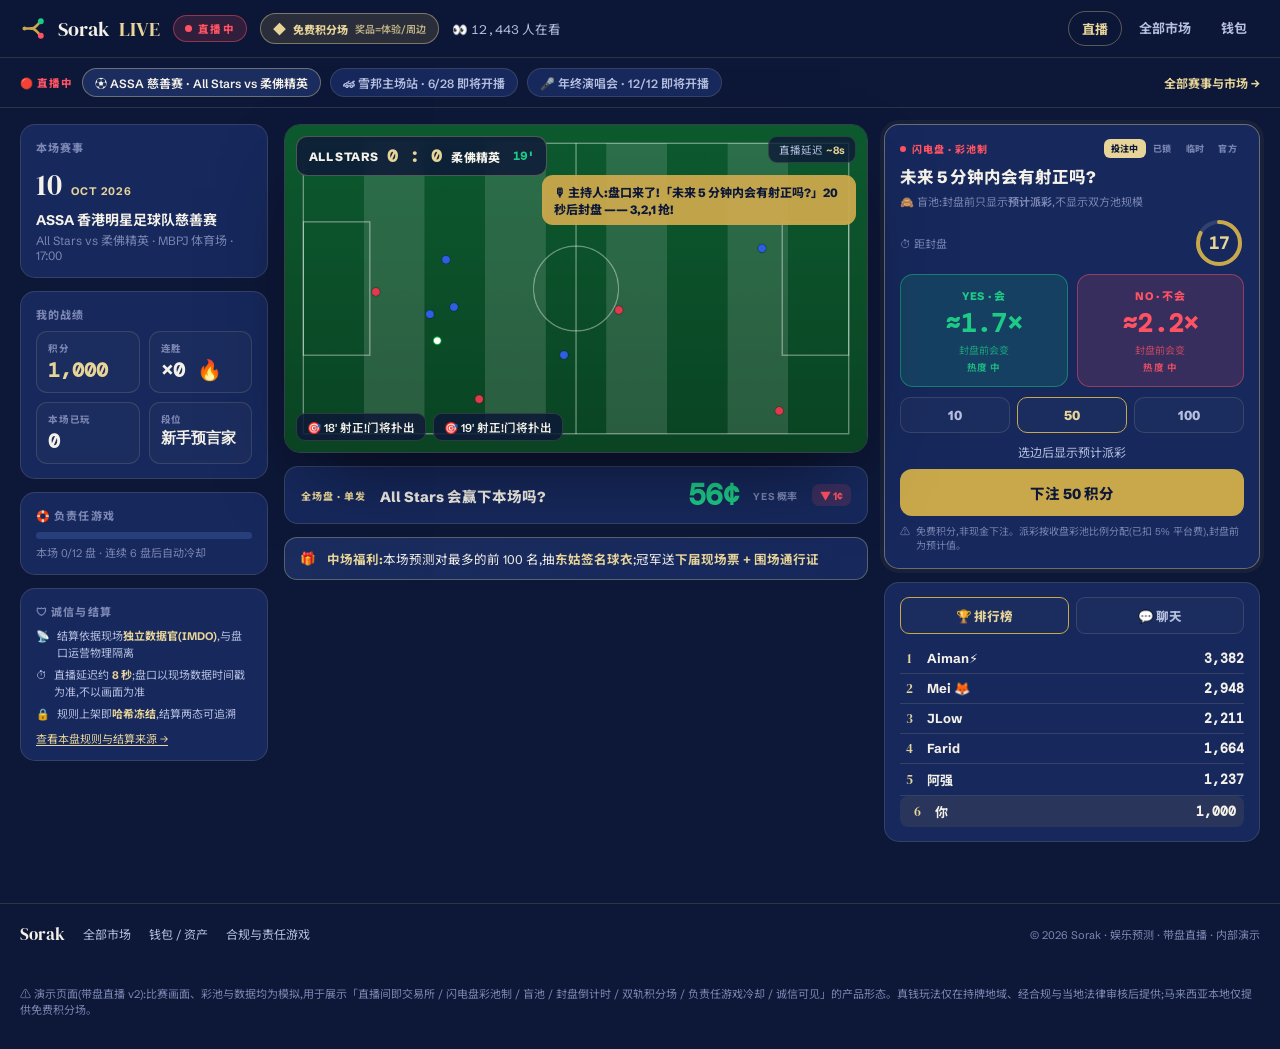
==== commit c040c2e6: "Rebrand Foresee -> Sorak across the site (wordmark/titles/copy) Picked "Sorak" (Malay "全场呐喊/cheer") " ====
--- a/index.html
+++ b/index.html
@@ -3,7 +3,7 @@
 <head>
 <meta charset="UTF-8">
 <meta name="viewport" content="width=device-width, initial-scale=1.0">
-<title>Foresee LIVE — 带盘直播 · 闪电盘 v2</title>
+<title>Sorak LIVE — 带盘直播 · 闪电盘 v2</title>
 <link rel="preconnect" href="https://fonts.googleapis.com">
 <link rel="preconnect" href="https://fonts.gstatic.com" crossorigin>
 <link href="https://fonts.googleapis.com/css2?family=DM+Serif+Display:ital@0;1&family=Schibsted+Grotesk:wght@400;500;600;700;800;900&family=DM+Mono:wght@400;500&family=Noto+Sans+SC:wght@400;500;700;900&display=swap" rel="stylesheet">
@@ -190,7 +190,7 @@
 <header class="lv-top">
   <div class="lv-brand">
     <svg width="29" height="29" viewBox="0 0 32 32" fill="none"><path d="M5 16 H12.5" stroke="#C9A84C" stroke-width="2.7" stroke-linecap="round"/><path d="M12.5 16 C16 16,17.5 14,22 9" stroke="#C9A84C" stroke-width="2.7" stroke-linecap="round"/><path d="M12.5 16 C16 16,17.5 18,22 23" stroke="#C9A84C" stroke-width="2.7" stroke-linecap="round"/><circle cx="23" cy="8" r="3.2" fill="#1DCB86"/><circle cx="23" cy="24" r="3.2" fill="#FF5364"/><circle cx="5" cy="16" r="2.2" fill="#C9A84C"/></svg>
-    Foresee <b>LIVE</b>
+    Sorak <b>LIVE</b>
   </div>
   <span class="lv-live"><i></i>直播中</span>
   <span class="lv-track"><span class="g">◆</span>免费积分场<span class="s">奖品=体验/周边</span></span>
@@ -319,11 +319,11 @@
 </div>
 
 <footer class="lv-foot">
-  <span class="b">Foresee</span>
+  <span class="b">Sorak</span>
   <a href="markets.html">全部市场</a>
   <a href="markets.html">钱包 / 资产</a>
   <a href="javascript:void(0)" onclick="document.getElementById('toast').textContent='合规:免费积分场全球可玩;真钱仅持牌地域。本演示不构成要约。';document.getElementById('toast').classList.add('on');setTimeout(()=>document.getElementById('toast').classList.remove('on'),2600)">合规与责任游戏</a>
-  <span class="r">© 2026 Foresee · 娱乐预测 · 带盘直播 · 内部演示</span>
+  <span class="r">© 2026 Sorak · 娱乐预测 · 带盘直播 · 内部演示</span>
 </footer>
 
 <div class="lv-note">⚠ 演示页面(带盘直播 v2):比赛画面、彩池与数据均为模拟,用于展示「直播间即交易所 / 闪电盘彩池制 / 盲池 / 封盘倒计时 / 双轨积分场 / 负责任游戏冷却 / 诚信可见」的产品形态。真钱玩法仅在持牌地域、经合规与当地法律审核后提供;马来西亚本地仅提供免费积分场。</div>
@@ -513,7 +513,7 @@
 function chatPush(n,m){const c=$('chat');const d=document.createElement('div');d.className='lv-msg';d.innerHTML='<b>'+n+'</b> '+m;
   c.appendChild(d);while(c.children.length>40)c.firstChild.remove();c.scrollTop=c.scrollHeight;}
 setInterval(()=>chatPush(NAMES[Math.floor(Math.random()*NAMES.length)],LINES[Math.floor(Math.random()*LINES.length)]),2400);
-chatPush('sys','欢迎来到 Foresee LIVE · ASSA 慈善赛带盘直播 🎙 免费积分场');
+chatPush('sys','欢迎来到 Sorak LIVE · ASSA 慈善赛带盘直播 🎙 免费积分场');
 
 /* viewers */
 setInterval(()=>{S.viewers=Math.max(9000,S.viewers+Math.floor(Math.random()*120-50));$('viewers').textContent=fmt(S.viewers);},2000);
